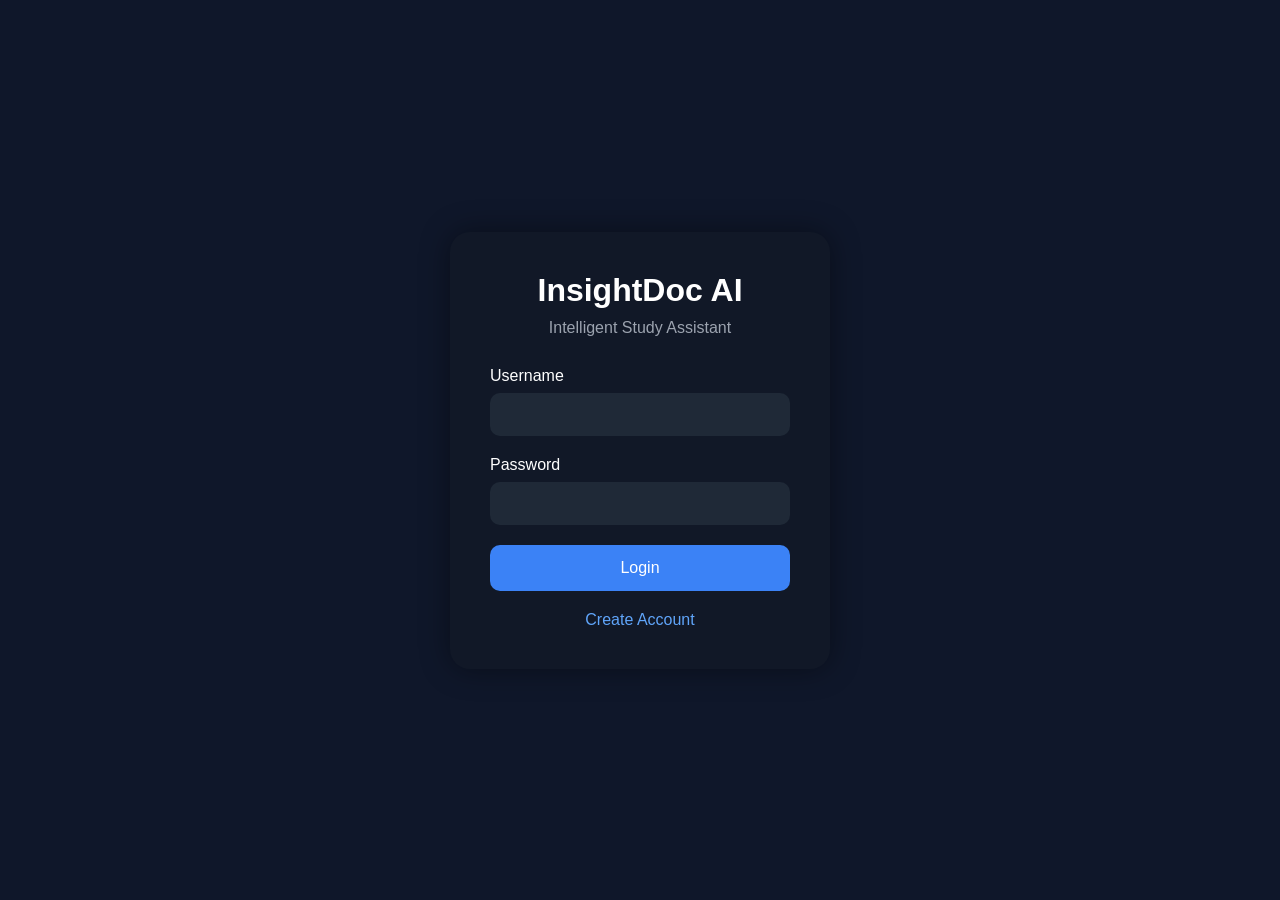
==== Desktop/InsightDoc-Ai/frontend/index.html @ 5858e090 "first commit" ====
<!DOCTYPE html>
<html>

<head>

    <title>InsightDoc AI Login</title>

    <link rel="stylesheet" href="css/auth.css">

</head>

<body>

<div class="auth-container">

    <div class="auth-card">

        <div class="logo">
            InsightDoc AI
        </div>

        <div class="subtitle">
            Intelligent Study Assistant
        </div>

        <form id="loginForm">

            <div class="input-group">

                <label>Username</label>

                <input
                    type="text"
                    id="username"
                    required
                >

            </div>

            <div class="input-group">

                <label>Password</label>

                <input
                    type="password"
                    id="password"
                    required
                >

            </div>

            <button class="btn">
                Login
            </button>

        </form>

        <div class="message" id="message"></div>

        <div class="link">
            <a href="register.html">
                Create Account
            </a>
        </div>

    </div>

</div>

<script src="js/auth.js"></script>

</body>
</html>
---- Desktop/InsightDoc-Ai/frontend/css/auth.css ----
*{
    margin:0;
    padding:0;
    box-sizing:border-box;
    font-family:'Segoe UI',sans-serif;
}

body{
    background:#0f172a;
    min-height:100vh;
    display:flex;
    justify-content:center;
    align-items:center;
}

.auth-container{
    width:100%;
    max-width:420px;
    padding:20px;
}

.auth-card{
    background:#111827;
    padding:40px;
    border-radius:20px;
    box-shadow:0 0 30px rgba(0,0,0,.4);
}

.logo{
    text-align:center;
    color:white;
    font-size:32px;
    font-weight:bold;
    margin-bottom:10px;
}

.subtitle{
    text-align:center;
    color:#9ca3af;
    margin-bottom:30px;
}

.input-group{
    margin-bottom:20px;
}

.input-group label{
    color:white;
    display:block;
    margin-bottom:8px;
}

.input-group input{
    width:100%;
    padding:14px;
    border:none;
    border-radius:10px;
    background:#1f2937;
    color:white;
}

.btn{
    width:100%;
    padding:14px;
    border:none;
    border-radius:10px;
    background:#3b82f6;
    color:white;
    font-size:16px;
    cursor:pointer;
    transition:.3s;
}

.btn:hover{
    transform:translateY(-2px);
}

.link{
    text-align:center;
    margin-top:20px;
}

.link a{
    color:#60a5fa;
    text-decoration:none;
}

.message{
    margin-top:15px;
    text-align:center;
    color:#22c55e;
}
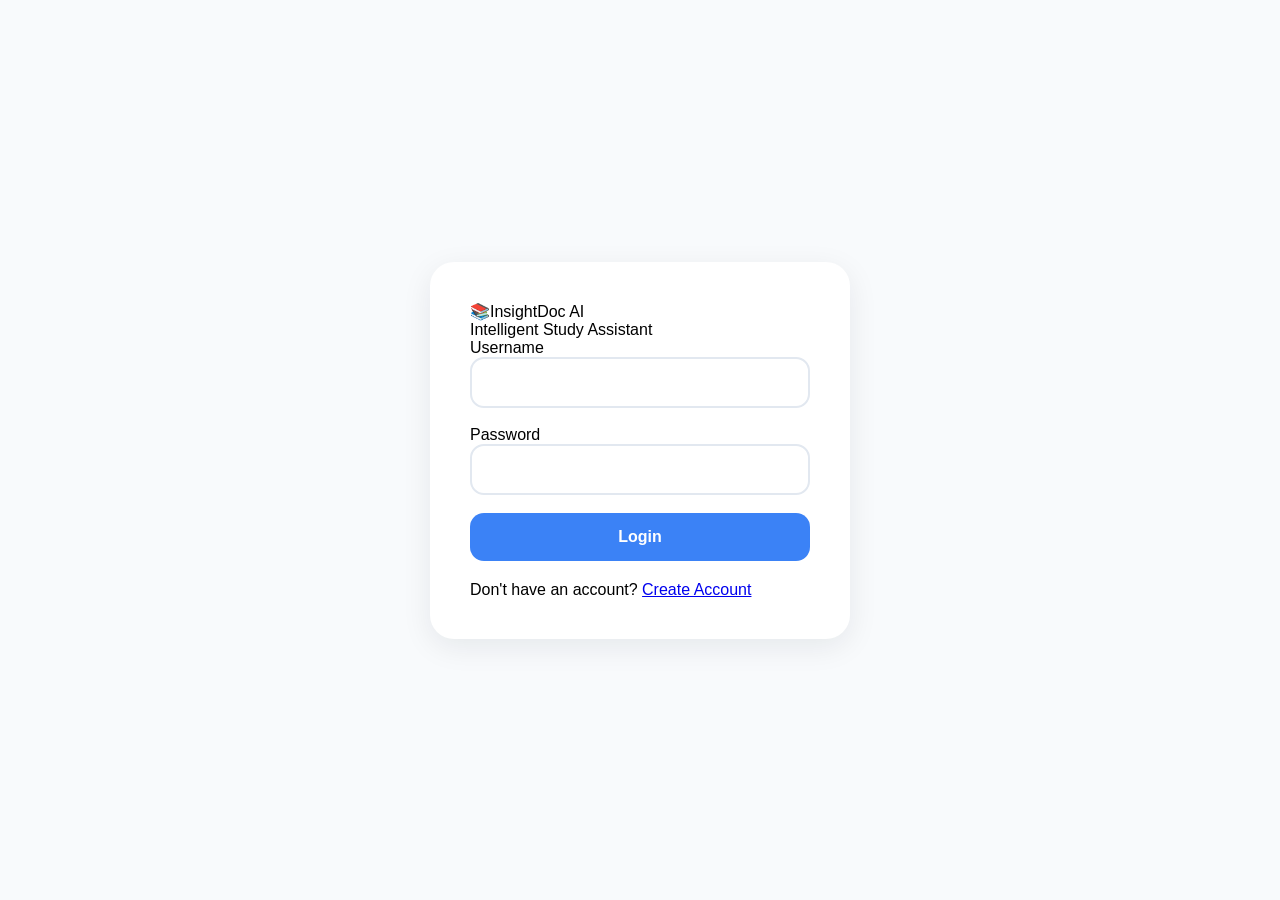
==== commit d4deb1f7: "UI redesign and study workflow improvements" ====
--- a/Desktop/InsightDoc-Ai/frontend/index.html
+++ b/Desktop/InsightDoc-Ai/frontend/index.html
@@ -16,7 +16,7 @@
     <div class="auth-card">
 
         <div class="logo">
-            InsightDoc AI
+            📚InsightDoc AI
         </div>
 
         <div class="subtitle">
@@ -49,15 +49,15 @@
 
             </div>
 
-            <button class="btn">
+            <button class="btn type="submit">
                 Login
             </button>
 
         </form>
 
         <div class="message" id="message"></div>
-
         <div class="link">
+            Don't have an account?
             <a href="register.html">
                 Create Account
             </a>
--- a/Desktop/InsightDoc-Ai/frontend/css/auth.css
+++ b/Desktop/InsightDoc-Ai/frontend/css/auth.css
@@ -6,87 +6,121 @@
 }
 
 body{
-    background:#0f172a;
+
+    background:#f8fafc;
+
     min-height:100vh;
+
     display:flex;
+
     justify-content:center;
+
     align-items:center;
 }
 
-.auth-container{
-    width:100%;
-    max-width:420px;
-    padding:20px;
+.auth-card{
+
+    width:420px;
+
+    background:white;
+
+    padding:40px;
+
+    border-radius:24px;
+
+    box-shadow:
+        0 8px 30px rgba(15,23,42,0.08);
 }
 
-.auth-card{
-    background:#111827;
-    padding:40px;
-    border-radius:20px;
-    box-shadow:0 0 30px rgba(0,0,0,.4);
-}
+.auth-card h1{
 
-.logo{
     text-align:center;
-    color:white;
-    font-size:32px;
-    font-weight:bold;
+
+    color:#0f172a;
+
     margin-bottom:10px;
 }
 
-.subtitle{
+.auth-card p{
+
     text-align:center;
-    color:#9ca3af;
+
+    color:#64748b;
+
     margin-bottom:30px;
 }
 
-.input-group{
-    margin-bottom:20px;
+.auth-card input{
+
+    width:100%;
+
+    padding:15px;
+
+    margin-bottom:18px;
+
+    border:2px solid #e2e8f0;
+
+    border-radius:14px;
+
+    font-size:15px;
+
+    outline:none;
 }
 
-.input-group label{
-    color:white;
-    display:block;
-    margin-bottom:8px;
+.auth-card input:focus{
+
+    border-color:#3b82f6;
 }
 
-.input-group input{
+.auth-card button{
+
     width:100%;
-    padding:14px;
+
     border:none;
-    border-radius:10px;
-    background:#1f2937;
+
+    background:#3b82f6;
+
     color:white;
-}
 
-.btn{
-    width:100%;
-    padding:14px;
-    border:none;
-    border-radius:10px;
-    background:#3b82f6;
-    color:white;
+    padding:15px;
+
+    border-radius:14px;
+
     font-size:16px;
+
+    font-weight:600;
+
     cursor:pointer;
+
     transition:.3s;
 }
 
-.btn:hover{
-    transform:translateY(-2px);
+.auth-card button:hover{
+
+    background:#2563eb;
 }
 
-.link{
+#message{
+
+    margin-top:20px;
+
     text-align:center;
-    margin-top:20px;
+
+    color:#ef4444;
 }
 
-.link a{
-    color:#60a5fa;
-    text-decoration:none;
+.link-text{
+
+    margin-top:20px;
+
+    text-align:center;
 }
 
-.message{
-    margin-top:15px;
-    text-align:center;
-    color:#22c55e;
+.link-text a{
+
+    color:#3b82f6;
+
+    text-decoration:none;
+
+    font-weight:600;
 }
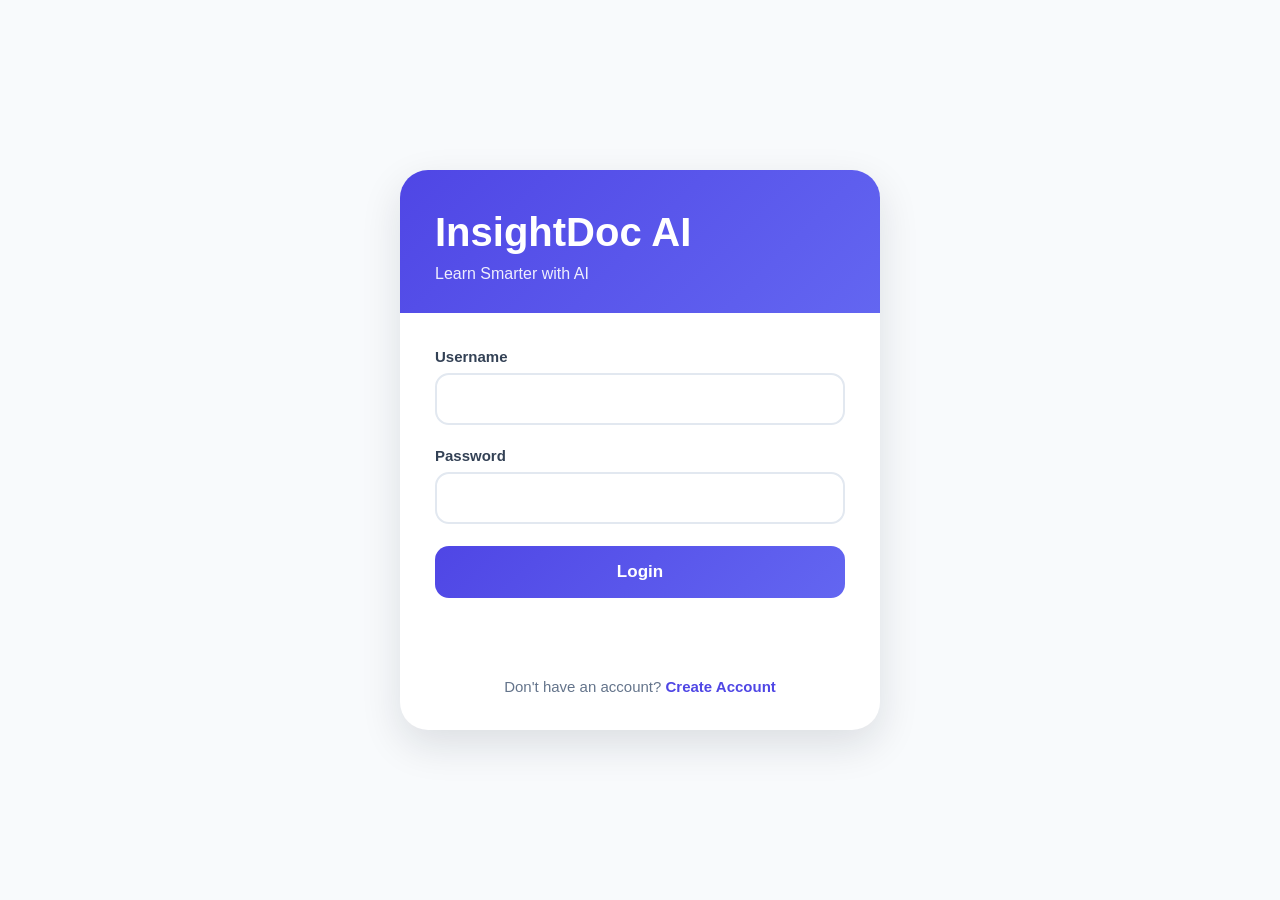
==== commit ac33343a: "Completed InsightDoc AI v1" ====
--- a/Desktop/InsightDoc-Ai/frontend/index.html
+++ b/Desktop/InsightDoc-Ai/frontend/index.html
@@ -16,11 +16,15 @@
     <div class="auth-card">
 
         <div class="logo">
-            📚InsightDoc AI
-        </div>
 
-        <div class="subtitle">
-            Intelligent Study Assistant
+            InsightDoc AI <br>
+
+            <span>
+
+                Learn Smarter with AI
+
+            </span>
+
         </div>
 
         <form id="loginForm">
@@ -69,5 +73,7 @@
 
 <script src="js/auth.js"></script>
 
+
+
 </body>
 </html>
--- a/Desktop/InsightDoc-Ai/frontend/css/auth.css
+++ b/Desktop/InsightDoc-Ai/frontend/css/auth.css
@@ -7,120 +7,229 @@
 
 body{
 
+    min-height:100vh;
+
     background:#f8fafc;
 
-    min-height:100vh;
-
     display:flex;
 
     justify-content:center;
 
     align-items:center;
+
+    padding:20px;
+}
+
+.auth-container{
+
+    width:100%;
+
+    max-width:1200px;
 }
 
 .auth-card{
 
-    width:420px;
+    max-width:480px;
+
+    margin:auto;
 
     background:white;
 
-    padding:40px;
-
-    border-radius:24px;
+    border-radius:28px;
+
+    overflow:hidden;
 
     box-shadow:
-        0 8px 30px rgba(15,23,42,0.08);
-}
-
-.auth-card h1{
+        0 15px 40px rgba(15,23,42,0.12);
+}
+
+/* Hero Banner */
+
+.logo{
+
+    background:
+        linear-gradient(
+            135deg,
+            #4f46e5,
+            #6366f1
+        );
+
+    color:white;
+
+    padding:40px 35px 30px;
+
+    font-size:40px;
+
+    font-weight:800;
+}
+
+.logo span{
+
+    display:block;
+
+    margin-top:10px;
+
+    font-size:16px;
+
+    font-weight:400;
+
+    color:rgba(255,255,255,0.9);
+}
+
+
+
+
+
+/* Form Section */
+
+form{
+
+    padding:35px;
+}
+
+.input-group{
+
+    margin-bottom:22px;
+}
+
+.input-group label{
+
+    display:block;
+
+    margin-bottom:8px;
+
+    color:#334155;
+
+    font-weight:600;
+
+    font-size:15px;
+}
+
+.input-group input{
+
+    width:100%;
+
+    padding:15px 18px;
+
+    border:2px solid #e2e8f0;
+
+    border-radius:14px;
+
+    font-size:16px;
+
+    outline:none;
+
+    transition:.3s;
+}
+
+.input-group input:focus{
+
+    border-color:#4f46e5;
+
+    box-shadow:
+        0 0 0 4px rgba(79,70,229,0.1);
+}
+
+.btn{
+
+    width:100%;
+
+    border:none;
+
+    background:
+        linear-gradient(
+            135deg,
+            #4f46e5,
+            #6366f1
+        );
+
+    color:white;
+
+    padding:16px;
+
+    border-radius:14px;
+
+    font-size:17px;
+
+    font-weight:700;
+
+    cursor:pointer;
+
+    transition:.3s;
+}
+
+.btn:hover{
+
+    transform:translateY(-2px);
+
+    box-shadow:
+        0 10px 25px rgba(79,70,229,0.25);
+}
+
+.message{
 
     text-align:center;
 
-    color:#0f172a;
-
-    margin-bottom:10px;
-}
-
-.auth-card p{
+    margin:20px 35px 0;
+
+    font-weight:600;
+}
+
+.link{
 
     text-align:center;
 
+    padding:25px 35px 35px;
+
     color:#64748b;
 
-    margin-bottom:30px;
-}
-
-.auth-card input{
-
-    width:100%;
-
-    padding:15px;
-
-    margin-bottom:18px;
-
-    border:2px solid #e2e8f0;
-
-    border-radius:14px;
-
     font-size:15px;
-
-    outline:none;
-}
-
-.auth-card input:focus{
-
-    border-color:#3b82f6;
-}
-
-.auth-card button{
-
-    width:100%;
-
-    border:none;
-
-    background:#3b82f6;
-
-    color:white;
-
-    padding:15px;
-
-    border-radius:14px;
-
-    font-size:16px;
-
-    font-weight:600;
-
-    cursor:pointer;
-
-    transition:.3s;
-}
-
-.auth-card button:hover{
-
-    background:#2563eb;
-}
-
-#message{
-
-    margin-top:20px;
-
-    text-align:center;
-
-    color:#ef4444;
-}
-
-.link-text{
-
-    margin-top:20px;
-
-    text-align:center;
-}
-
-.link-text a{
-
-    color:#3b82f6;
+}
+
+.link a{
+
+    color:#4f46e5;
+
+    font-weight:700;
 
     text-decoration:none;
-
-    font-weight:600;
+}
+
+.link a:hover{
+
+    text-decoration:underline;
+}
+
+/* Mobile */
+
+@media(max-width:768px){
+
+    .auth-card{
+
+        border-radius:22px;
+    }
+
+    .logo{
+
+        font-size:32px;
+
+        padding:30px 25px 12px;
+    }
+
+    .subtitle{
+
+        padding:0 25px 25px;
+
+        font-size:15px;
+    }
+
+    form{
+
+        padding:25px;
+    }
+
+    .link{
+
+        padding:20px 25px 30px;
+    }
 }
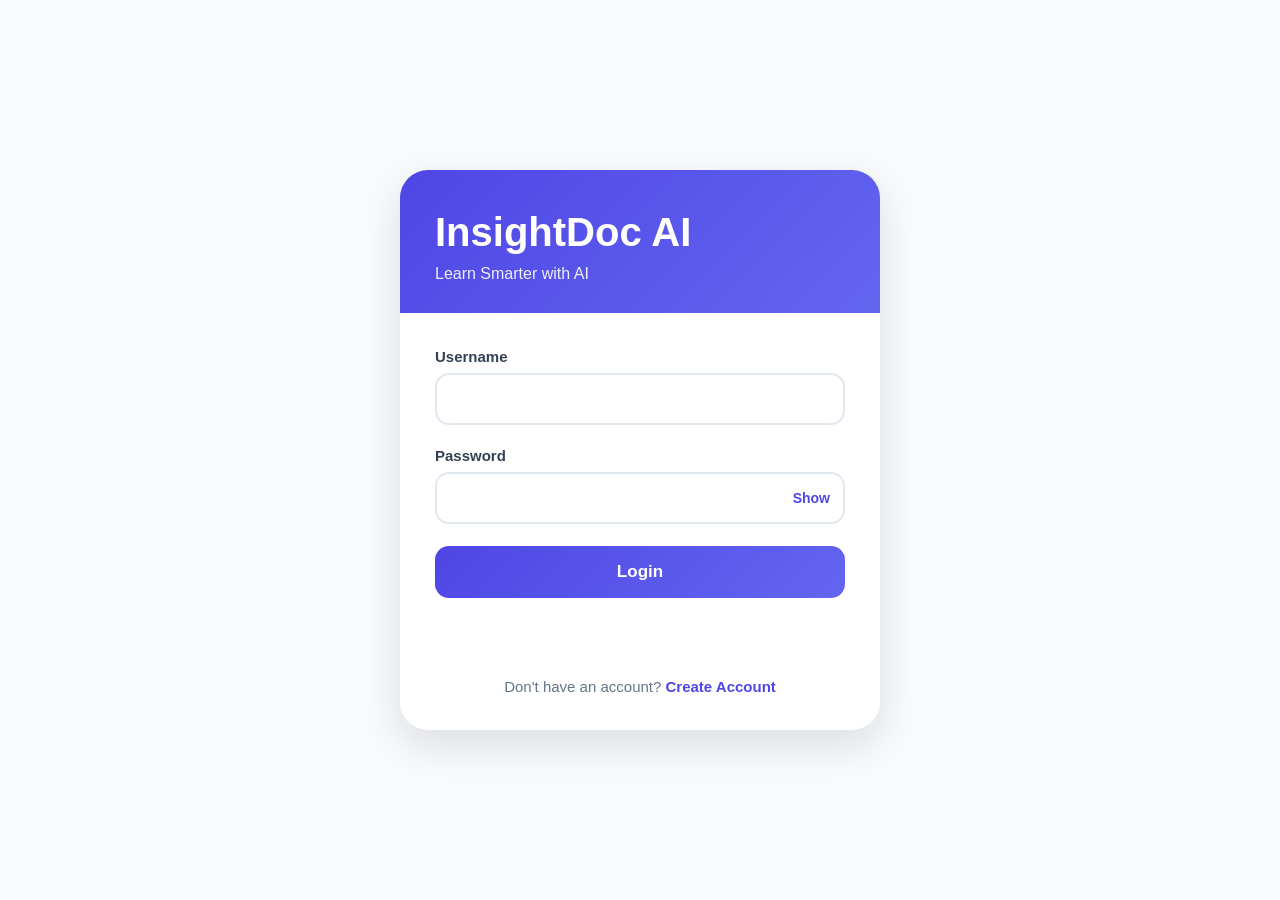
==== commit 59a5c13d: "Added password validation and show/hide password" ====
--- a/Desktop/InsightDoc-Ai/frontend/index.html
+++ b/Desktop/InsightDoc-Ai/frontend/index.html
@@ -3,9 +3,13 @@
 
 <head>
 
+    <meta charset="UTF-8">
+
     <title>InsightDoc AI Login</title>
 
     <link rel="stylesheet" href="css/auth.css">
+    <link rel="stylesheet"
+    href="https://cdnjs.cloudflare.com/ajax/libs/font-awesome/6.7.2/css/all.min.css">
 
 </head>
 
@@ -17,12 +21,11 @@
 
         <div class="logo">
 
-            InsightDoc AI <br>
+            InsightDoc AI
+            <br>
 
             <span>
-
                 Learn Smarter with AI
-
             </span>
 
         </div>
@@ -45,26 +48,46 @@
 
                 <label>Password</label>
 
-                <input
-                    type="password"
-                    id="password"
-                    required
-                >
+                <div class="password-container">
+
+                    <input
+                        type="password"
+                        id="password"
+                        required
+                    >
+
+                    <span
+                    class="toggle-password"
+                    onclick="togglePassword('password', this)"
+                    >
+                        Show
+                    </span>
+
+                </div>
 
             </div>
 
-            <button class="btn type="submit">
+            <button
+                class="btn"
+                type="submit"
+            >
                 Login
             </button>
 
         </form>
 
         <div class="message" id="message"></div>
+
         <div class="link">
+
             Don't have an account?
+
             <a href="register.html">
+
                 Create Account
+
             </a>
+
         </div>
 
     </div>
@@ -73,7 +96,5 @@
 
 <script src="js/auth.js"></script>
 
-
-
 </body>
 </html>
--- a/Desktop/InsightDoc-Ai/frontend/css/auth.css
+++ b/Desktop/InsightDoc-Ai/frontend/css/auth.css
@@ -232,4 +232,58 @@
 
         padding:20px 25px 30px;
     }
+}
+
+.password-container{
+
+    position:relative;
+
+}
+
+.password-container input{
+
+    width:100%;
+    padding-right:45px;
+
+}
+
+.toggle-password{
+
+    position:absolute;
+
+    right:15px;
+
+    top:50%;
+
+    transform:translateY(-50%);
+
+    cursor:pointer;
+
+    color:#4f46e5;
+
+    font-size:14px;
+
+    font-weight:600;
+
+    user-select:none;
+
+}
+
+.toggle-password:hover{
+
+    text-decoration:underline;
+
+}
+.password-note{
+
+    display:block;
+
+    margin-top:8px;
+
+    color:#888;
+
+    font-size:13px;
+
+    line-height:18px;
+
 }
